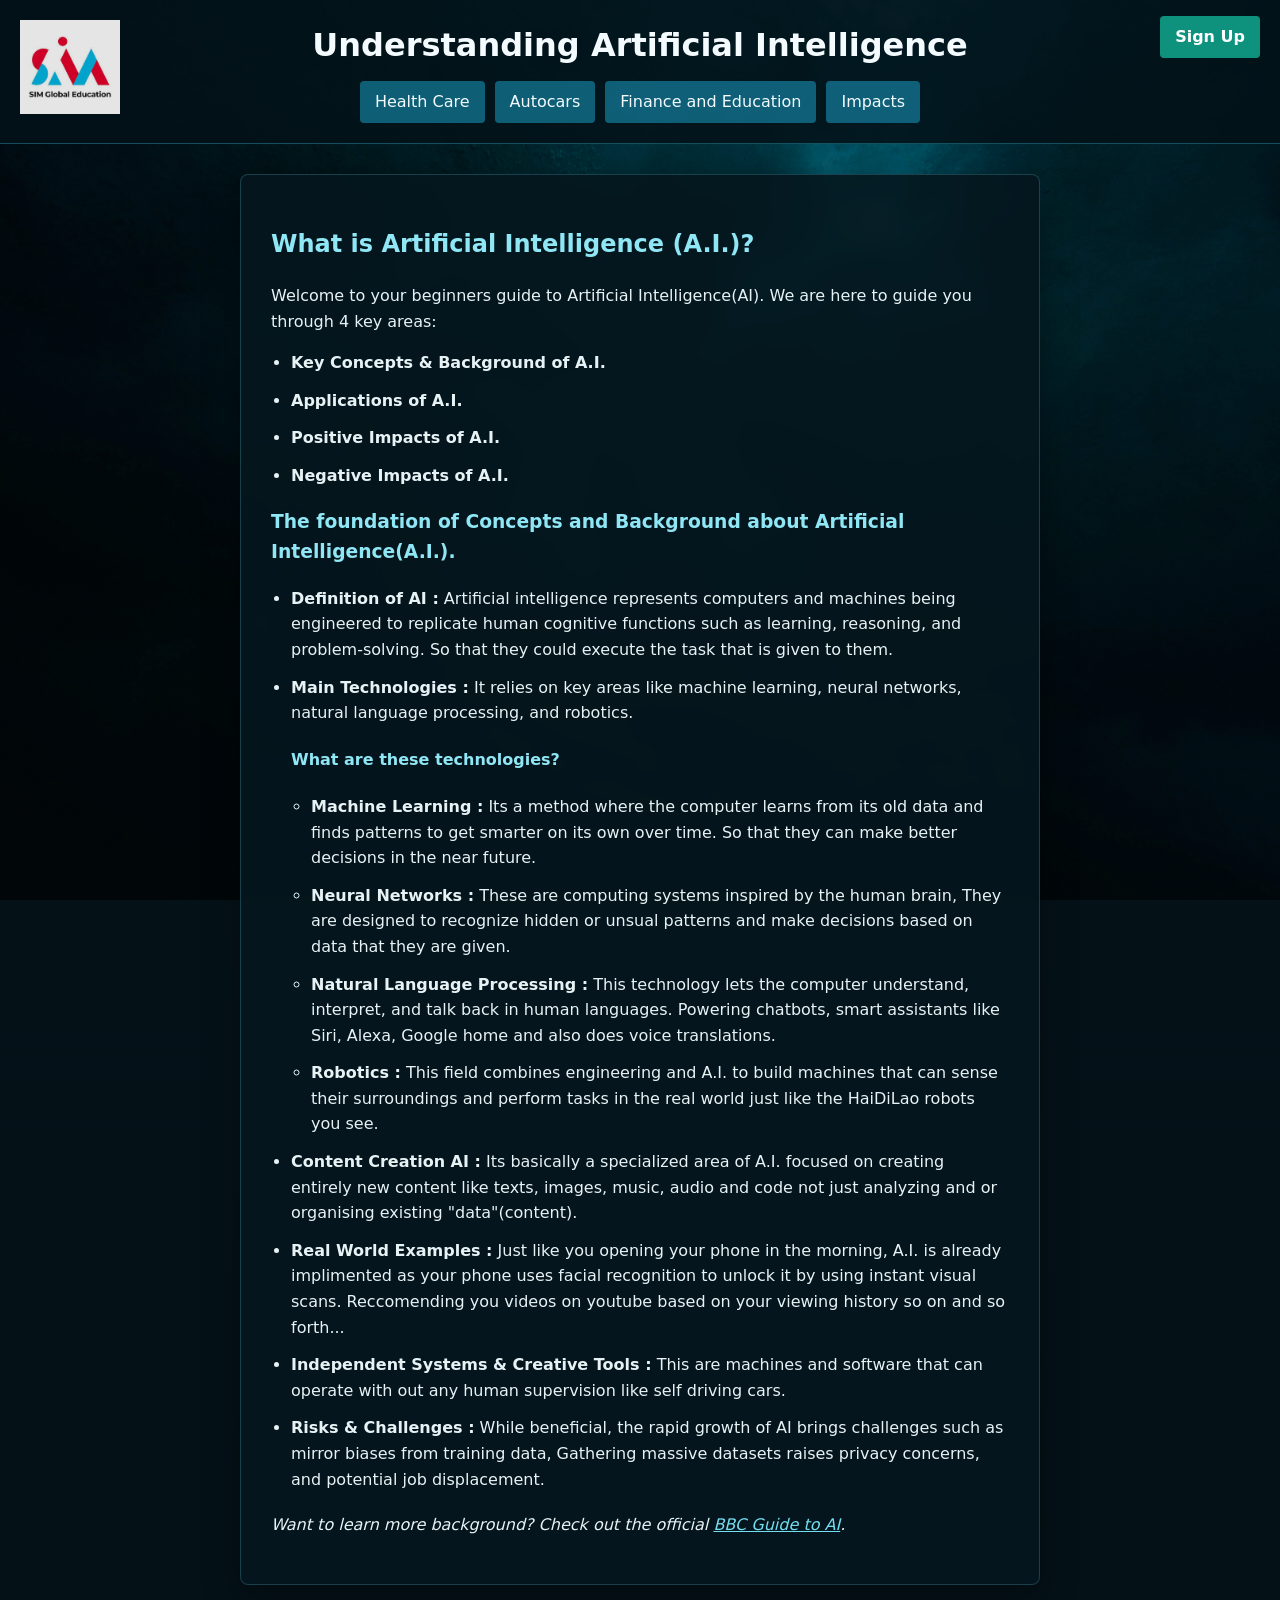
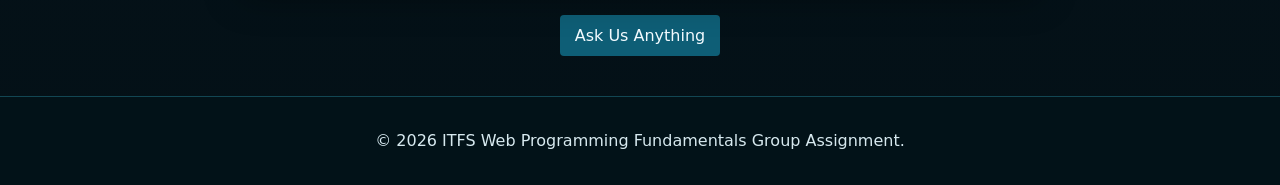
==== index.html @ f1f87743 "changed button names" ====
<!DOCTYPE html>
<html lang="en">
<head>
    <meta charset="UTF-8">
    <meta name="viewport" content="width=device-width, initial-scale=1.0">
    <title>Introduction to Artificial Intelligence</title>
    <link rel="stylesheet" href="webcss.css">
</head>
<body>
    <header class="signup-header">
        <h1>Understanding Artificial Intelligence</h1>
         <a href="index.html" class="Logo-link">
        <img src="Logo.png" alt="My Website Logo" class="Logo-link">
        </a>
        <a href="signup.html" class="signup-link">Sign Up</a>
        <nav>
            <a href="application-1-health-care.html">Health Care</a>
            <a href="Application2-autocars-eg-tesla.html">Autocars</a>
            <a href="App-3-finance-education.html">Finance and Education</a>
            <a href="Positive-and-negative-impacts-of-AI.html">Impacts</a>
        </nav>
    </header>
    <main>
        <section class="content-box">
            <h2>What is Artificial Intelligence (A.I.)?</h2>
            <p>Welcome to your beginners guide to Artificial Intelligence(AI). We are here to guide you through 4 key areas:</p>
            <p>
                <ul>
                    <li><strong>Key Concepts & Background of A.I.</strong></li>
                    <li><strong>Applications of A.I.</strong></li>
                    <li><strong>Positive Impacts of A.I.</strong></li>
                    <li><strong>Negative Impacts of A.I.</strong></li>
                </ul>
            </p>
            <h3>The foundation of Concepts and Background about Artificial Intelligence(A.I.).</h3>
            <ul>
                <li><strong>Definition of AI :</strong> Artificial intelligence represents computers and machines being engineered to replicate human cognitive functions such as learning, reasoning, and problem-solving. So that they could execute the task that is given to them.</li>
                <li><strong>Main Technologies :</strong> It relies on key areas like machine learning, neural networks, natural language processing, and robotics.</li>
                <h4>What are these technologies?</h4>
                <ul>
                    <li><strong>Machine Learning :</strong> Its a method where the computer learns from its old data and finds patterns to get smarter on its own over time. So that they can make better decisions in the near future.</li>
                    <li><strong>Neural Networks :</strong> These are computing systems inspired by the human brain, They are designed to recognize hidden or unsual patterns and make decisions based on data that they are given.</li>
                    <li><strong>Natural Language Processing :</strong> This technology lets the computer understand, interpret, and talk back in human languages. Powering chatbots, smart assistants like Siri, Alexa, Google home and also does voice translations.</li>
                    <li><strong>Robotics :</strong> This field combines engineering and A.I. to build machines that can sense their surroundings and perform tasks in the real world just like the HaiDiLao robots you see.</li>
                </ul>
                <li><strong>Content Creation AI :</strong> Its basically a specialized area of A.I. focused on creating entirely new content like texts, images, music, audio and code not just analyzing and or organising existing "data"(content).</li>
                <li><strong>Real World Examples :</strong> Just like you opening your phone in the morning, A.I. is already implimented as your phone uses facial recognition to unlock it by using instant visual scans. Reccomending you videos on youtube based on your viewing history so on and so forth...</li>
                <li><strong>Independent Systems & Creative Tools :</strong> This are machines and software that can operate with out any human supervision like self driving cars. </li>
                <li><strong>Risks & Challenges :</strong> While beneficial, the rapid growth of AI brings challenges such as mirror biases from training data, Gathering massive datasets raises privacy concerns, and potential job displacement.</li>
            </ul>

            <p style="margin-top: 20px;">
                <em>Want to learn more background? Check out the official <a href="https://www.bbc.co.uk/news/resources/idt-74697280-e684-43c5-a782-29e9d11fecf3" target="_blank">BBC Guide to AI</a>.</em>
            </p>
        </section>
    </main>
    <nav>
        <a href="Regi-Enquirey-form.html">Ask Us Anything</a>
    </nav>
    <footer>
        <p>&copy; 2026 ITFS Web Programming Fundamentals Group Assignment.</p>
    </footer>
</body>
</html>
---- webcss.css ----
body {
    font-family: system-ui, -apple-system, BlinkMacSystemFont, 'Segoe UI', Roboto, Oxygen, Ubuntu, Cantarell, 'Open Sans', 'Helvetica Neue', sans-serif;
    margin: 0;
    padding: 0;
    min-height: 100vh;
    background: linear-gradient(rgba(2, 13, 19, 0.3), rgba(2, 13, 19, 0.55)), url("background.jpg") center / cover fixed;
    background-color: #06151c;
    color: #e7f2f5;
    line-height: 1.6;
}

header {
    background-color: rgba(3, 18, 25, 0.88);
    color: #f3fbff;
    padding: 20px;
    text-align: center;
    position: relative;
    border-bottom: 1px solid rgba(58, 190, 219, 0.35);
}

.signup-header h1 {
    margin: 0 0 10px 0;
    padding: 0 110px;
}

nav {
    display: flex;
    justify-content: center;
    flex-wrap: wrap;
    gap: 10px;
    margin-top: 10px;
}

nav a {
    color: #f3fbff;
    background-color: rgba(16, 105, 131, 0.88);
    padding: 8px 15px;
    text-decoration: none;
    border-radius: 4px;
    transition: background-color 0.3s, transform 0.3s;
}

nav a:hover {
    background-color: #0e927e;
    transform: translateY(-1px);
}

main {
    max-width: 800px;
    margin: 30px auto;
    padding: 0 20px;
}

.content-box {
    background: rgba(5, 23, 31, 0.9);
    padding: 30px;
    border-radius: 8px;
    border: 1px solid rgba(91, 196, 218, 0.24);
    box-shadow: 0 12px 36px rgba(0, 0, 0, 0.35);
    backdrop-filter: blur(8px);
}

.content-box h2,
.content-box h3,
.content-box h4 {
    color: #8fe6f5;
}

.content-box a {
    color: #75dff2;
}

.content-box a:hover {
    color: #b2f3ff;
}

button {
    border: 0;
    border-radius: 4px;
    background-color: #117e9a;
    color: #fff;
    font: inherit;
    cursor: pointer;
    transition: background-color 0.3s;
}

button:hover {
    background-color: #0e927e;
}

.content-box ul {
    margin-top: 15px;
    padding-left: 20px;
}

.content-box li {
    margin-bottom: 12px;
}

footer {
    text-align: center;
    padding: 15px;
    background-color: rgba(3, 18, 25, 0.9);
    color: #d7e9ef;
    position: relative;
    bottom: 0;
    width: 100%;
    margin-top: 40px;
    box-sizing: border-box;
    border-top: 1px solid rgba(58, 190, 219, 0.3);
}

.Logo-link {
  position: absolute;
  top: 10px;
  left: 10px;
  display: inline-block;
  width: 100px;
  height: auto;
}

.Logo-link img {
  display: block;
  width: 100%;
  height: auto;
}

.signup-link {
    position: absolute;
    top: 16px;
    right: 20px;
    padding: 8px 15px;
    border-radius: 4px;
    background-color: #0e927e;
    color: #fff;
    font-weight: 600;
    text-decoration: none;
    transition: background 0.3s;
}

.signup-link:hover {
    background-color: #0a6f60;
}

.signup-page-logo {
    position: absolute;
    top: 10px;
    left: 10px;
    display: block;
    width: 100px;
}

.signup-page-logo img {
    display: block;
    width: 100%;
    height: auto;
}

.signup-box form {
    max-width: 480px;
    margin: 20px auto 0;
}

.signup-box label {
    display: block;
    margin-top: 16px;
    font-weight: 600;
}

.signup-box input {
    width: 100%;
    box-sizing: border-box;
    padding: 10px;
    border: 1px solid #42616b;
    border-radius: 4px;
    background-color: #0b2029;
    color: #f0f8fa;
    font: inherit;
}

.signup-box input:focus {
    outline: 2px solid #56cde3;
    outline-offset: 1px;
}

.signup-box small {
    display: block;
    margin-top: 4px;
    color: #b7cbd1;
}

.signup-box button {
    margin-top: 22px;
    padding: 10px 18px;
    border: 0;
    border-radius: 4px;
    background-color: #117e9a;
    color: #fff;
    font: inherit;
    cursor: pointer;
}

.signup-box button:hover {
    background-color: #0e927e;
}

.form-note {
    margin-top: 20px;
    color: #b7cbd1;
    font-size: 0.9rem;
}

.success-box {
    text-align: center;
}

.success-label {
    margin: 0;
    color: #0e927e;
    font-size: 1.1rem;
    font-weight: 700;
}

.success-home-link {
    display: inline-block;
    margin-top: 10px;
    padding: 10px 18px;
    border-radius: 4px;
    background-color: #117e9a;
    color: white;
    font-weight: 600;
    text-decoration: none;
}

.success-home-link:hover {
    background-color: #0e927e;
}

.thank-you-main {
    display: flex;
    align-items: center;
    min-height: 55vh;
}

.thank-you-card {
    width: 100%;
    padding: 48px 30px;
}

.thank-you-icon {
    display: grid;
    width: 64px;
    height: 64px;
    margin: 0 auto 18px;
    place-items: center;
    border: 2px solid #56cde3;
    border-radius: 50%;
    color: #8fe6f5;
    font-size: 2rem;
    font-weight: 700;
}

.thank-you-card h2 {
    margin: 8px 0;
}

.redirect-message {
    margin-top: 24px;
    color: #b7cbd1;
}

.redirect-message span {
    display: inline-block;
    min-width: 1.5em;
    color: #8fe6f5;
    font-size: 1.2em;
    font-weight: 700;
}

@media (max-width: 600px) {
    body {
        background-attachment: scroll;
    }

    .signup-header h1 {
        padding: 42px 0 0;
    }

    .signup-link {
        top: 10px;
        right: 10px;
    }
}
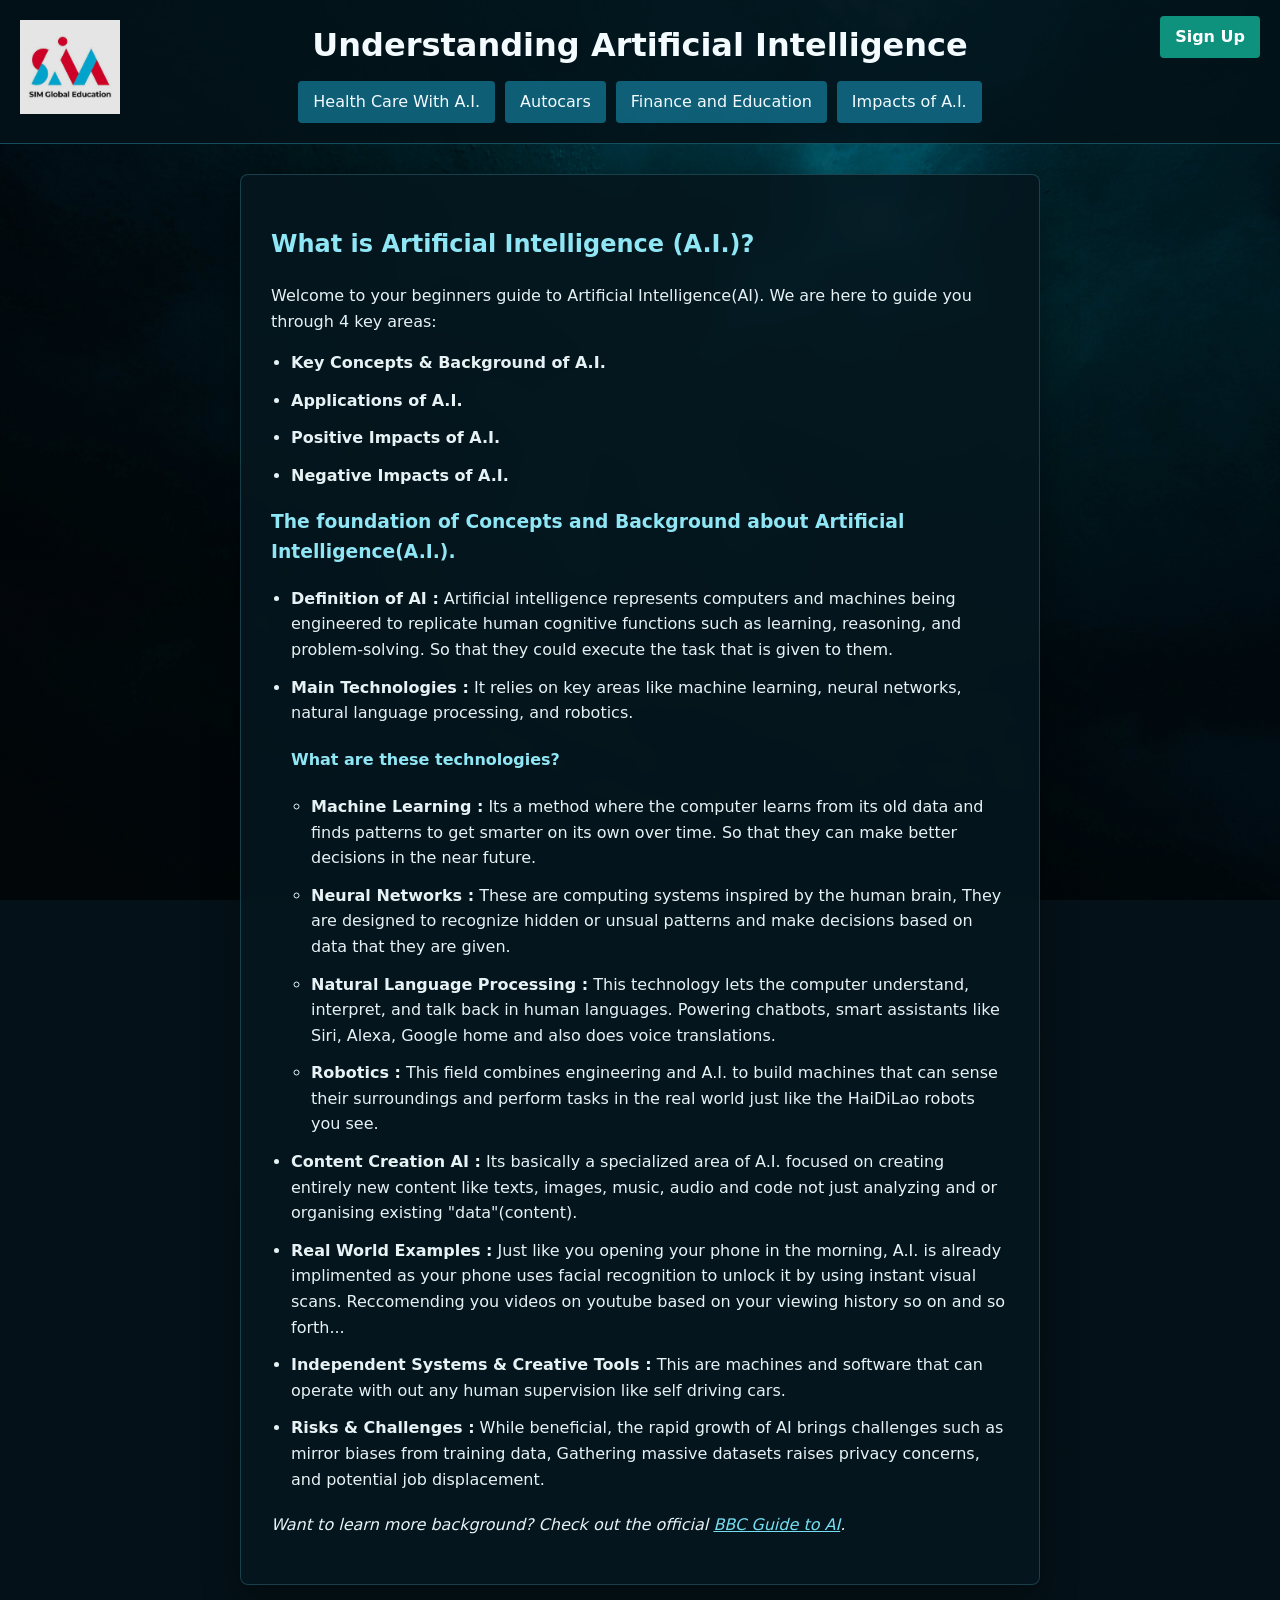
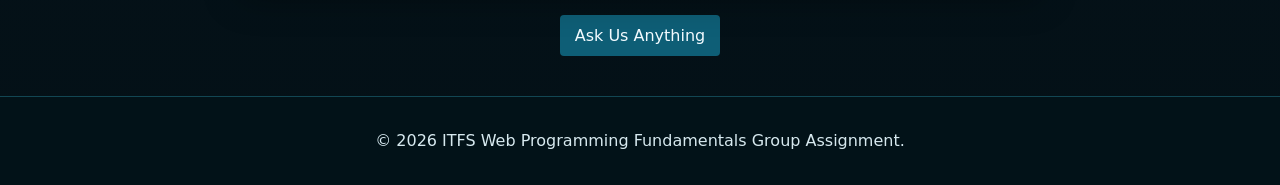
==== commit 96c3ecc4: "changed names" ====
--- a/index.html
+++ b/index.html
@@ -14,10 +14,10 @@
         </a>
         <a href="signup.html" class="signup-link">Sign Up</a>
         <nav>
-            <a href="application-1-health-care.html">Health Care</a>
+            <a href="application-1-health-care.html">Health Care With A.I.</a>
             <a href="Application2-autocars-eg-tesla.html">Autocars</a>
             <a href="App-3-finance-education.html">Finance and Education</a>
-            <a href="Positive-and-negative-impacts-of-AI.html">Impacts</a>
+            <a href="Positive-and-negative-impacts-of-AI.html">Impacts of A.I.</a>
         </nav>
     </header>
     <main>
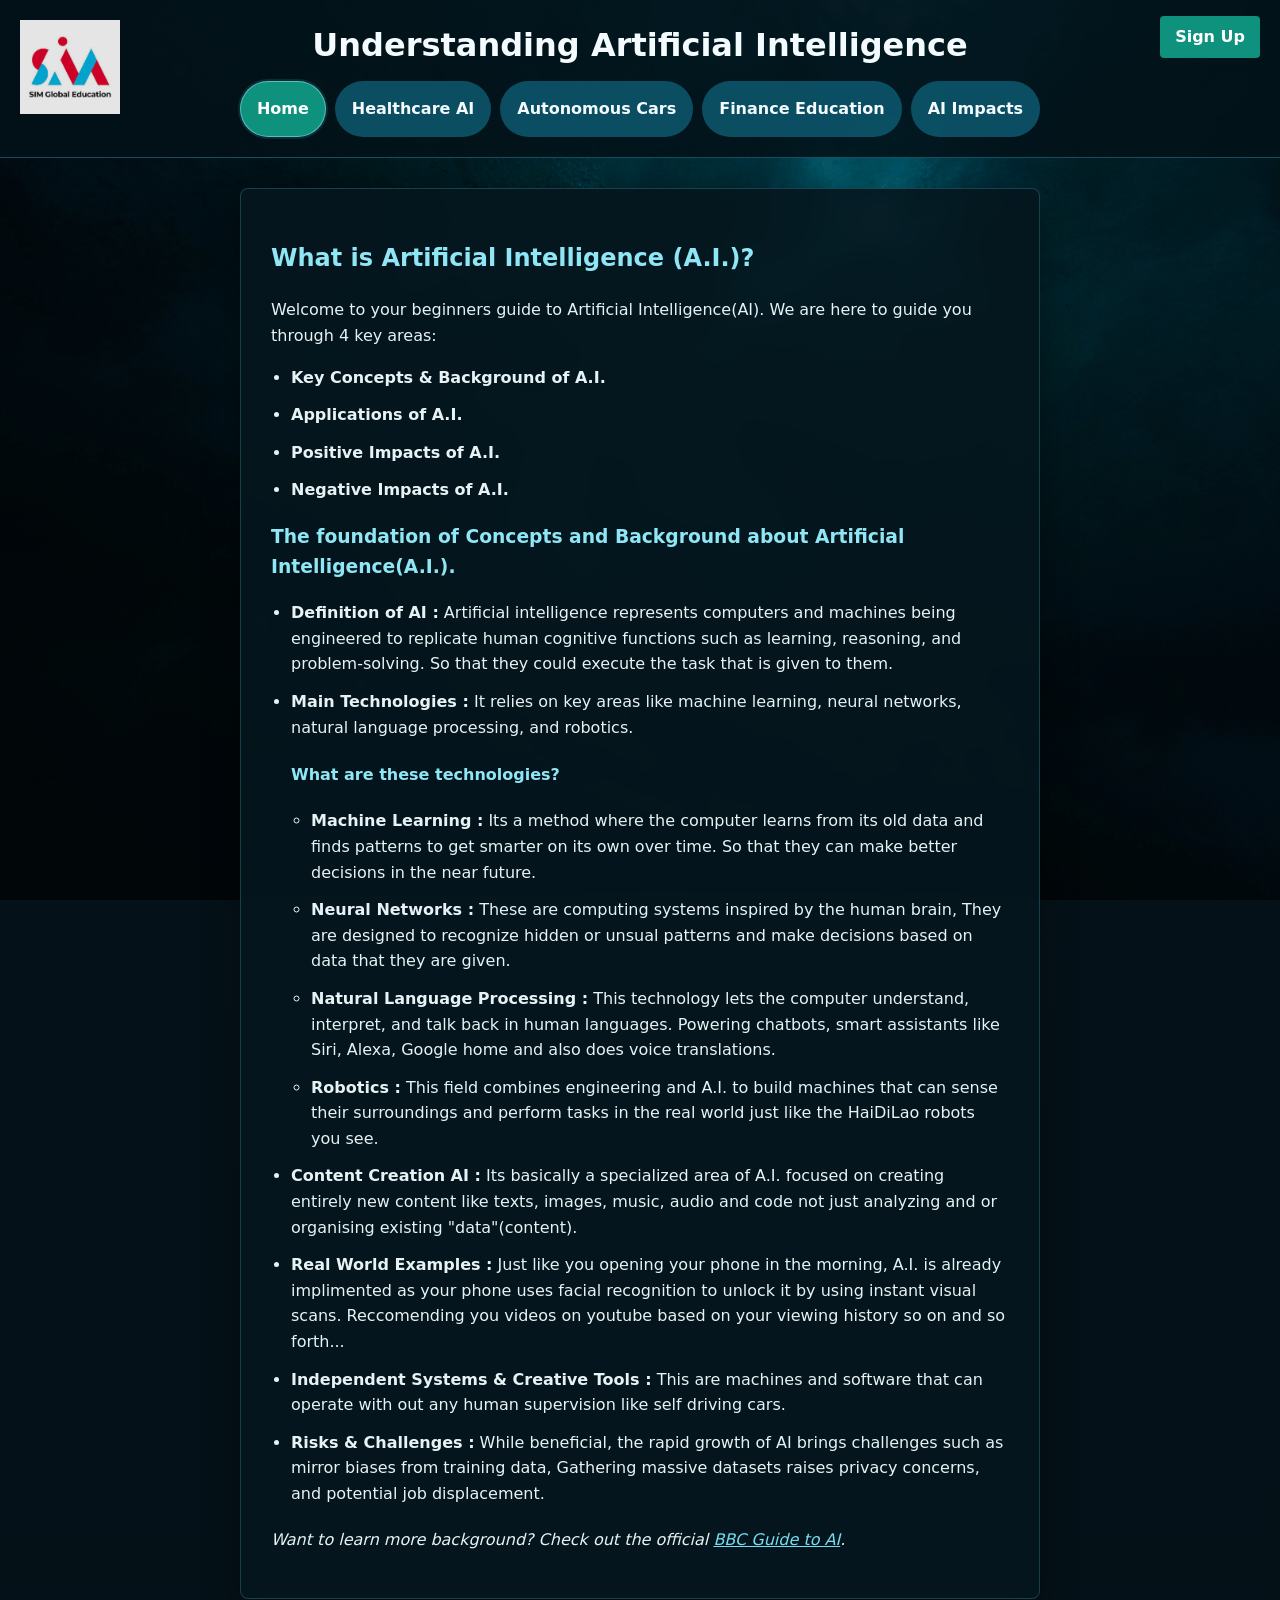
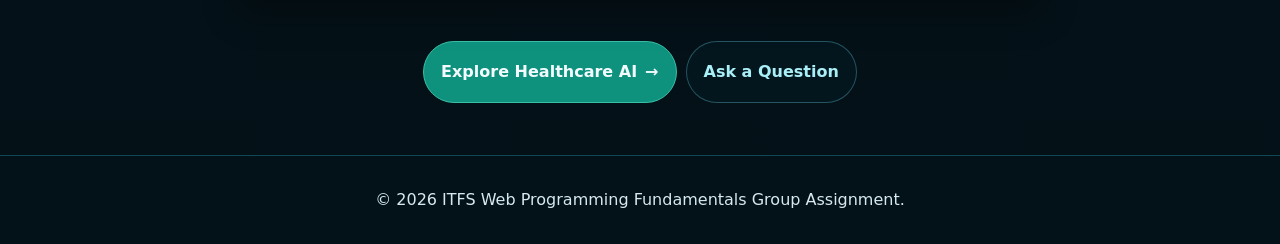
==== commit 08765a79: "edited pictures in to web" ====
--- a/index.html
+++ b/index.html
@@ -13,11 +13,12 @@
         <img src="Logo.png" alt="My Website Logo" class="Logo-link">
         </a>
         <a href="signup.html" class="signup-link">Sign Up</a>
-        <nav>
-            <a href="application-1-health-care.html">Health Care With A.I.</a>
-            <a href="Application2-autocars-eg-tesla.html">Autocars</a>
-            <a href="App-3-finance-education.html">Finance and Education</a>
-            <a href="Positive-and-negative-impacts-of-AI.html">Impacts of A.I.</a>
+        <nav class="site-navigation" aria-label="Main navigation">
+            <a href="index.html" aria-current="page">Home</a>
+            <a href="application-1-health-care.html">Healthcare AI</a>
+            <a href="application2-autocars-eg-tesla.html">Autonomous Cars</a>
+            <a href="App-3-finance-education.html">Finance Education</a>
+            <a href="impacts.html">AI Impacts</a>
         </nav>
     </header>
     <main>
@@ -54,8 +55,9 @@
             </p>
         </section>
     </main>
-    <nav>
-        <a href="Regi-Enquirey-form.html">Ask Us Anything</a>
+    <nav class="page-navigation" aria-label="Page navigation">
+        <a class="next-link" href="application-1-health-care.html">Explore Healthcare AI <span aria-hidden="true">&rarr;</span></a>
+        <a class="contact-link" href="Regi-Enquirey-form.html">Ask a Question</a>
     </nav>
     <footer>
         <p>&copy; 2026 ITFS Web Programming Fundamentals Group Assignment.</p>
--- a/webcss.css
+++ b/webcss.css
@@ -23,26 +23,90 @@
     padding: 0 110px;
 }
 
-nav {
+.site-navigation,
+.page-navigation {
     display: flex;
     justify-content: center;
     flex-wrap: wrap;
-    gap: 10px;
+    gap: 9px;
+}
+
+.site-navigation {
     margin-top: 10px;
 }
 
-nav a {
+.site-navigation a,
+.page-navigation a {
+    display: inline-flex;
+    align-items: center;
+    justify-content: center;
+    gap: 8px;
     color: #f3fbff;
-    background-color: rgba(16, 105, 131, 0.88);
-    padding: 8px 15px;
     text-decoration: none;
-    border-radius: 4px;
-    transition: background-color 0.3s, transform 0.3s;
-}
-
-nav a:hover {
+    border: 1px solid transparent;
+    border-radius: 999px;
+    font-weight: 600;
+    transition: background-color 0.2s, border-color 0.2s, color 0.2s, transform 0.2s, box-shadow 0.2s;
+}
+
+.site-navigation a {
+    min-height: 40px;
+    padding: 7px 16px;
+    background-color: rgba(16, 105, 131, 0.68);
+}
+
+.site-navigation a:hover,
+.site-navigation a[aria-current="page"] {
+    border-color: rgba(143, 230, 245, 0.55);
     background-color: #0e927e;
-    transform: translateY(-1px);
+    color: #fff;
+}
+
+.site-navigation a[aria-current="page"] {
+    box-shadow: 0 0 0 2px rgba(86, 205, 227, 0.14);
+}
+
+.site-navigation a:focus-visible,
+.page-navigation a:focus-visible {
+    outline: 3px solid #8fe6f5;
+    outline-offset: 3px;
+}
+
+.page-navigation {
+    max-width: 1080px;
+    margin: 0 auto;
+    padding: 12px 20px;
+}
+
+.page-navigation a {
+    min-height: 44px;
+    padding: 8px 17px;
+    background: rgba(5, 23, 31, 0.88);
+    border-color: rgba(91, 196, 218, 0.36);
+}
+
+.page-navigation a:hover {
+    transform: translateY(-2px);
+    box-shadow: 0 6px 18px rgba(0, 0, 0, 0.24);
+}
+
+.page-navigation .next-link {
+    background: #0e927e;
+    border-color: #39bfa7;
+}
+
+.page-navigation .next-link:hover,
+.page-navigation .contact-link:hover {
+    background: #0a6f60;
+}
+
+.page-navigation .contact-link {
+    color: #a9eff8;
+}
+
+.page-navigation .home-link,
+.page-navigation .previous-link {
+    color: #d7e9ef;
 }
 
 main {
@@ -277,17 +341,338 @@
     font-weight: 700;
 }
 
+.confirmation-header {
+    display: grid;
+    grid-template-columns: 100px minmax(0, 1fr) 100px;
+    align-items: center;
+    min-height: 104px;
+    padding: 10px 20px;
+}
+
+.confirmation-header .Logo-link {
+    position: static;
+    grid-column: 1;
+    grid-row: 1;
+    width: 100px;
+}
+
+.confirmation-header h1 {
+    grid-column: 2;
+    grid-row: 1;
+    margin: 0;
+    padding: 0;
+}
+
+.confirmation-header .signup-link {
+    position: static;
+    grid-column: 3;
+    grid-row: 1;
+    justify-self: end;
+}
+
+.feature-page main {
+    max-width: 1080px;
+}
+
+.feature-page .content-box {
+    padding: 22px;
+    border-radius: 16px;
+}
+
+.feature-hero {
+    position: relative;
+    min-height: 260px;
+    margin: 0;
+    overflow: hidden;
+    border: 1px solid rgba(143, 230, 245, 0.3);
+    border-radius: 12px;
+    background: #0b2933;
+}
+
+.feature-hero::after {
+    position: absolute;
+    inset: 0;
+    background: linear-gradient(90deg, rgba(3, 18, 25, 0.78), rgba(3, 18, 25, 0.08) 85%),
+        linear-gradient(0deg, rgba(3, 18, 25, 0.72), transparent 55%);
+    content: "";
+}
+
+.feature-hero img {
+    display: block;
+    width: 100%;
+    height: clamp(260px, 36vw, 390px);
+    object-fit: cover;
+    object-position: center 45%;
+}
+
+.feature-hero figcaption {
+    position: absolute;
+    z-index: 1;
+    right: 24px;
+    bottom: 22px;
+    left: 24px;
+    max-width: 560px;
+    color: #f3fbff;
+    font-size: clamp(1.2rem, 2.4vw, 1.8rem);
+    font-weight: 700;
+    line-height: 1.3;
+    text-shadow: 0 2px 12px rgba(0, 0, 0, 0.5);
+}
+
+.feature-intro {
+    max-width: 760px;
+    margin: 24px auto 30px;
+    color: #d7e9ef;
+    font-size: 1.08rem;
+    text-align: center;
+}
+
+.feature-topics {
+    display: grid;
+    grid-template-columns: repeat(2, minmax(0, 1fr));
+    gap: 18px;
+}
+
+.feature-card {
+    padding: 22px;
+    border: 1px solid rgba(91, 196, 218, 0.28);
+    border-radius: 12px;
+    background: linear-gradient(145deg, rgba(15, 54, 65, 0.92), rgba(7, 32, 41, 0.92));
+}
+
+.feature-card-caution {
+    border-color: rgba(245, 190, 113, 0.3);
+    background: linear-gradient(145deg, rgba(62, 49, 36, 0.72), rgba(20, 35, 40, 0.96));
+}
+
+.feature-card h2,
+.feature-conclusion h2 {
+    margin: 0 0 18px;
+    font-size: 1.35rem;
+}
+
+.feature-card-caution h2 {
+    color: #f4cb91;
+}
+
+.feature-card ul {
+    display: grid;
+    gap: 14px;
+    margin: 0;
+    padding: 0;
+    list-style: none;
+}
+
+.feature-card li {
+    margin: 0;
+    padding: 0 0 0 14px;
+    border-left: 2px solid #56cde3;
+}
+
+.feature-card-caution li {
+    border-left-color: #e6b56f;
+}
+
+.feature-card li strong,
+.feature-card li span {
+    display: block;
+}
+
+.feature-card li strong {
+    margin-bottom: 2px;
+    color: #f3fbff;
+}
+
+.feature-card li span {
+    color: #c5d9df;
+}
+
+.feature-conclusion {
+    margin-top: 20px;
+    padding: 24px;
+    border: 1px solid rgba(91, 196, 218, 0.24);
+    border-radius: 12px;
+    background: rgba(3, 18, 25, 0.55);
+}
+
+.feature-conclusion h2 {
+    margin-bottom: 8px;
+}
+
+.feature-conclusion p {
+    margin: 0;
+    color: #d7e9ef;
+}
+
+.feature-conclusion .feature-resource {
+    margin-top: 16px;
+    font-size: 0.95rem;
+}
+
+.healthcare-use-cases .feature-card p {
+    margin: 0;
+    color: #c5d9df;
+}
+
+.autocars-features {
+    margin: 22px 0;
+    padding: 22px;
+    border: 1px solid rgba(91, 196, 218, 0.28);
+    border-radius: 12px;
+    background: linear-gradient(145deg, rgba(15, 54, 65, 0.92), rgba(7, 32, 41, 0.92));
+}
+
+.autocars-features h3 {
+    margin: 0 0 18px;
+}
+
+.autocars-features ul {
+    display: grid;
+    grid-template-columns: repeat(2, minmax(0, 1fr));
+    gap: 14px;
+    margin: 0;
+    padding: 0;
+    list-style: none;
+}
+
+.autocars-features li {
+    margin: 0;
+    padding-left: 14px;
+    border-left: 2px solid #56cde3;
+}
+
+.autocars-features li strong,
+.autocars-features li span {
+    display: block;
+}
+
+.autocars-features li strong,
+.autocars-pros-cons h4 {
+    margin: 0 0 3px;
+    color: #f3fbff;
+}
+
+.autocars-features li span,
+.autocars-pros-cons li span {
+    color: #c5d9df;
+}
+
+.autocars-pros-cons {
+    align-items: start;
+    margin-bottom: 22px;
+}
+
+.autocars-pros-cons h4 {
+    font-size: 1.15rem;
+}
+
+.autocars-pros-cons .feature-card-caution h4 {
+    color: #f4cb91;
+}
+
+@media (min-width: 850px) {
+    .healthcare-use-cases {
+        grid-template-columns: repeat(3, minmax(0, 1fr));
+    }
+}
+
 @media (max-width: 600px) {
     body {
         background-attachment: scroll;
     }
 
+    .confirmation-header {
+        grid-template-columns: 64px minmax(0, 1fr) 64px;
+        min-height: 84px;
+        padding: 10px;
+    }
+
+    .confirmation-header .Logo-link {
+        width: 64px;
+    }
+
+    .confirmation-header h1 {
+        font-size: 1.4rem;
+    }
+
+    .confirmation-header .signup-link {
+        padding: 7px 10px;
+    }
+
     .signup-header h1 {
         padding: 42px 0 0;
+    }
+
+    .confirmation-header h1 {
+        padding: 0;
     }
 
     .signup-link {
         top: 10px;
         right: 10px;
     }
-}
+
+    .feature-page .content-box {
+        padding: 14px;
+    }
+
+    .feature-page .signup-header h1 {
+        padding: 86px 0 0;
+        font-size: 1.45rem;
+    }
+
+    .feature-hero {
+        min-height: 220px;
+    }
+
+    .feature-hero img {
+        height: 260px;
+        object-position: 58% center;
+    }
+
+    .feature-hero figcaption {
+        right: 16px;
+        bottom: 16px;
+        left: 16px;
+    }
+
+    .feature-topics {
+        grid-template-columns: 1fr;
+        gap: 14px;
+    }
+
+    .feature-card,
+    .feature-conclusion {
+        padding: 18px;
+    }
+
+    .autocars-features {
+        padding: 18px;
+    }
+
+    .autocars-features ul {
+        grid-template-columns: 1fr;
+    }
+
+    .site-navigation {
+        gap: 7px;
+    }
+
+    .site-navigation a {
+        min-height: 38px;
+        padding: 6px 12px;
+        font-size: 0.92rem;
+    }
+
+    .page-navigation {
+        gap: 8px;
+        padding: 12px 16px;
+    }
+
+    .page-navigation a {
+        flex: 1 1 145px;
+        padding: 8px 12px;
+        font-size: 0.92rem;
+        text-align: center;
+    }
+}
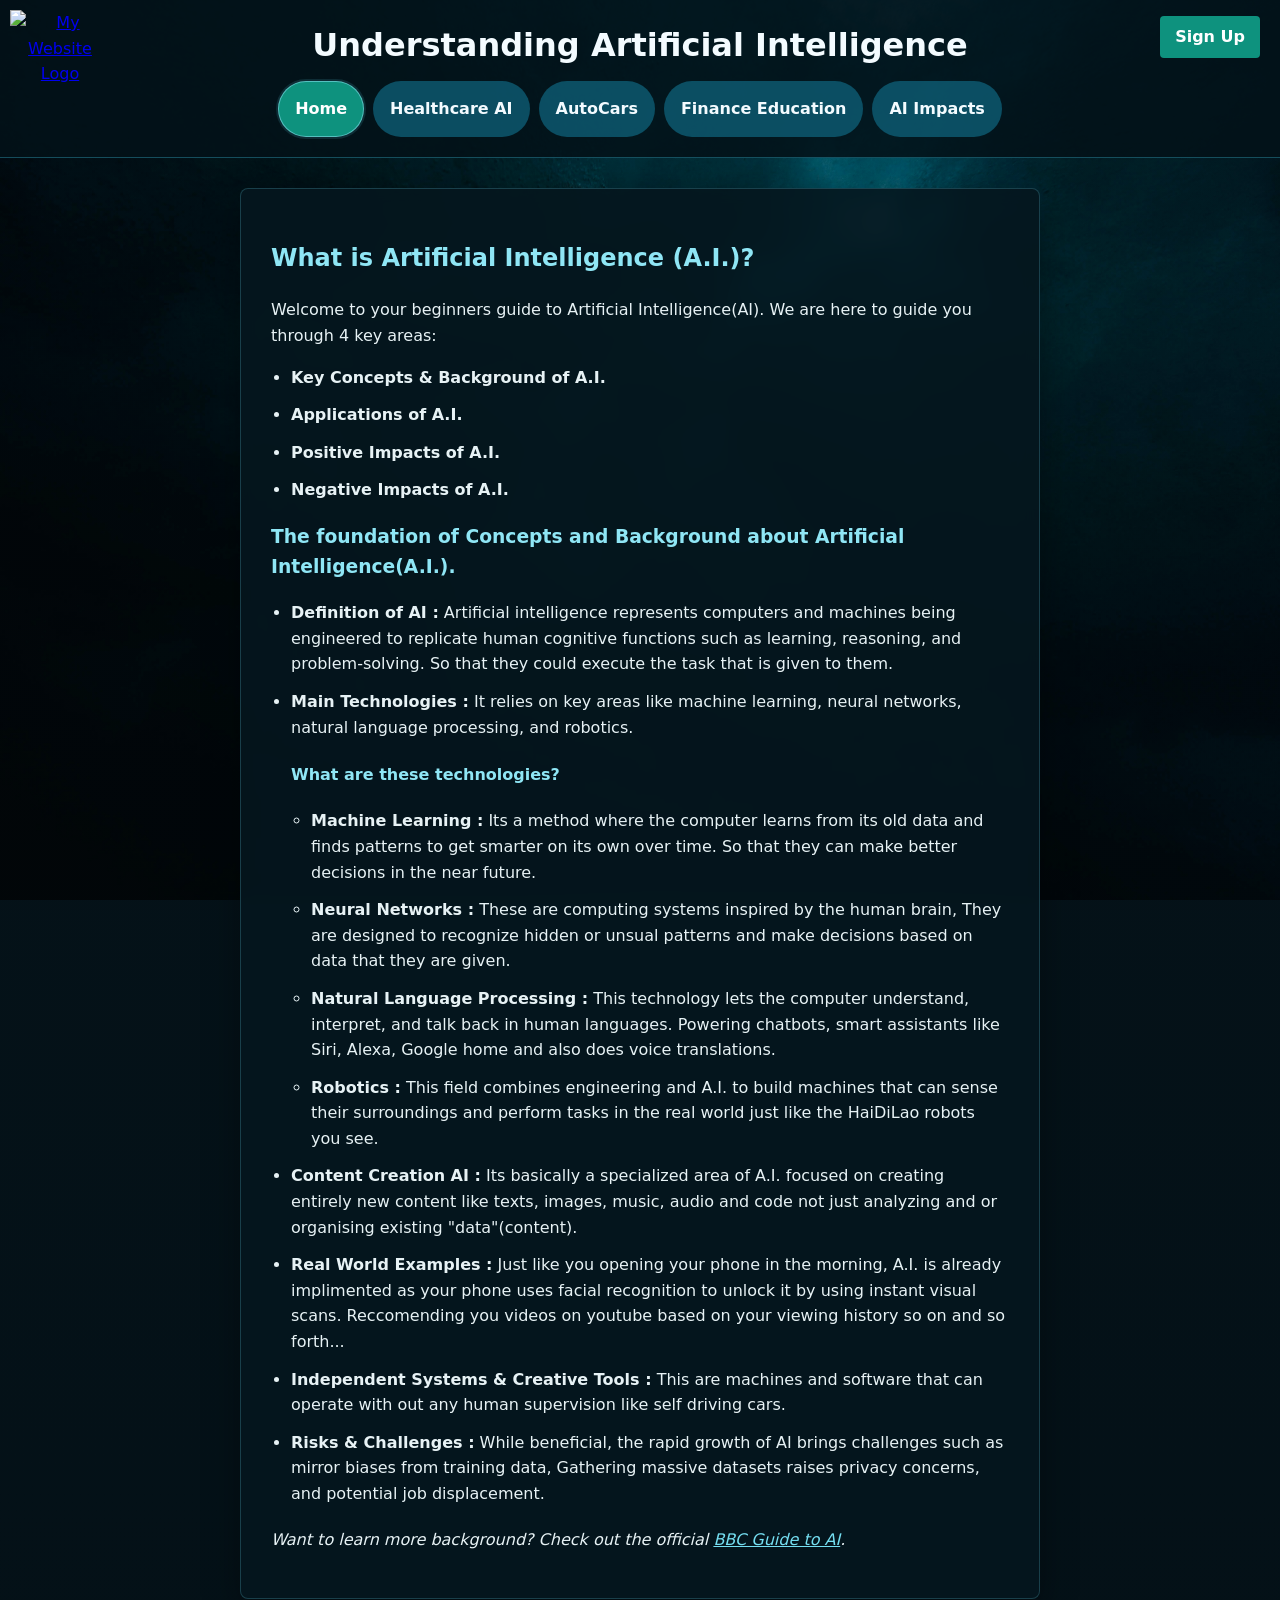
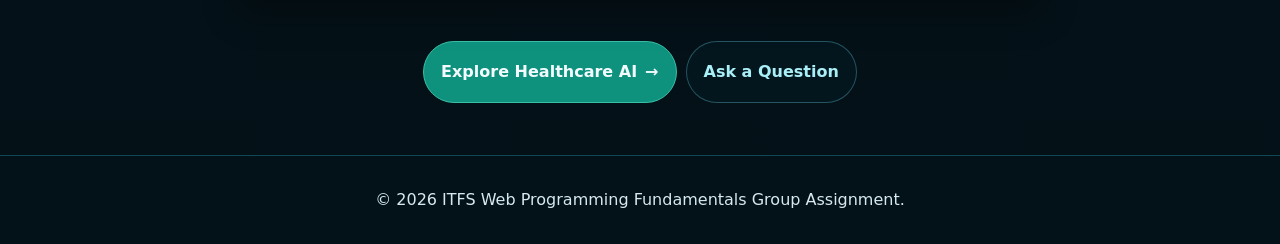
==== commit 3369ce8e: "impacts edited" ====
--- a/index.html
+++ b/index.html
@@ -10,13 +10,13 @@
     <header class="signup-header">
         <h1>Understanding Artificial Intelligence</h1>
          <a href="index.html" class="Logo-link">
-        <img src="Logo.png" alt="My Website Logo" class="Logo-link">
+        <img src="logo.png" alt="My Website Logo">
         </a>
         <a href="signup.html" class="signup-link">Sign Up</a>
         <nav class="site-navigation" aria-label="Main navigation">
             <a href="index.html" aria-current="page">Home</a>
             <a href="application-1-health-care.html">Healthcare AI</a>
-            <a href="application2-autocars-eg-tesla.html">Autonomous Cars</a>
+            <a href="Application2-autocars-eg-tesla.html">AutoCars</a>
             <a href="App-3-finance-education.html">Finance Education</a>
             <a href="impacts.html">AI Impacts</a>
         </nav>
--- a/webcss.css
+++ b/webcss.css
@@ -109,6 +109,83 @@
     color: #d7e9ef;
 }
 
+.impacts-page main {
+    max-width: 1080px;
+}
+
+.impacts-page .content-box {
+    padding: 28px;
+    border-radius: 16px;
+}
+
+.impact-section + .impact-section {
+    margin-top: 32px;
+}
+
+.impact-section > h2 {
+    margin: 0 0 18px;
+    padding-bottom: 10px;
+    border-bottom: 1px solid rgba(91, 196, 218, 0.3);
+    font-size: 1.65rem;
+}
+
+.impact-grid {
+    display: grid;
+    grid-template-columns: repeat(3, minmax(0, 1fr));
+    gap: 16px;
+}
+
+.impact-card {
+    padding: 20px;
+    border: 1px solid rgba(91, 196, 218, 0.28);
+    border-radius: 12px;
+    background: linear-gradient(145deg, rgba(15, 54, 65, 0.92), rgba(7, 32, 41, 0.92));
+}
+
+.impact-negative .impact-card {
+    border-color: rgba(245, 190, 113, 0.28);
+    background: linear-gradient(145deg, rgba(62, 49, 36, 0.58), rgba(20, 35, 40, 0.96));
+}
+
+.impact-card h3 {
+    margin: 0 0 10px;
+    font-size: 1.12rem;
+    line-height: 1.35;
+}
+
+.impact-negative .impact-card h3 {
+    color: #f4cb91;
+}
+
+.impact-card ul {
+    display: grid;
+    gap: 8px;
+    margin: 0;
+    padding-left: 18px;
+}
+
+.impact-card li {
+    margin: 0;
+    color: #d7e9ef;
+}
+
+.impact-conclusion {
+    margin-top: 24px;
+    padding: 22px;
+    border: 1px solid rgba(91, 196, 218, 0.3);
+    border-radius: 12px;
+    background: rgba(3, 18, 25, 0.62);
+}
+
+.impact-conclusion h3 {
+    margin: 0 0 8px;
+}
+
+.impact-conclusion p {
+    margin: 0;
+    color: #d7e9ef;
+}
+
 main {
     max-width: 800px;
     margin: 30px auto;
@@ -641,6 +718,15 @@
         gap: 14px;
     }
 
+    .impacts-page .content-box {
+        padding: 18px;
+    }
+
+    .impact-grid {
+        grid-template-columns: repeat(2, minmax(0, 1fr));
+        gap: 12px;
+    }
+
     .feature-card,
     .feature-conclusion {
         padding: 18px;
@@ -654,8 +740,18 @@
         grid-template-columns: 1fr;
     }
 
+    .impact-card {
+        padding: 16px;
+    }
+
     .site-navigation {
         gap: 7px;
+    }
+
+    @media (max-width: 420px) {
+        .impact-grid {
+            grid-template-columns: 1fr;
+        }
     }
 
     .site-navigation a {
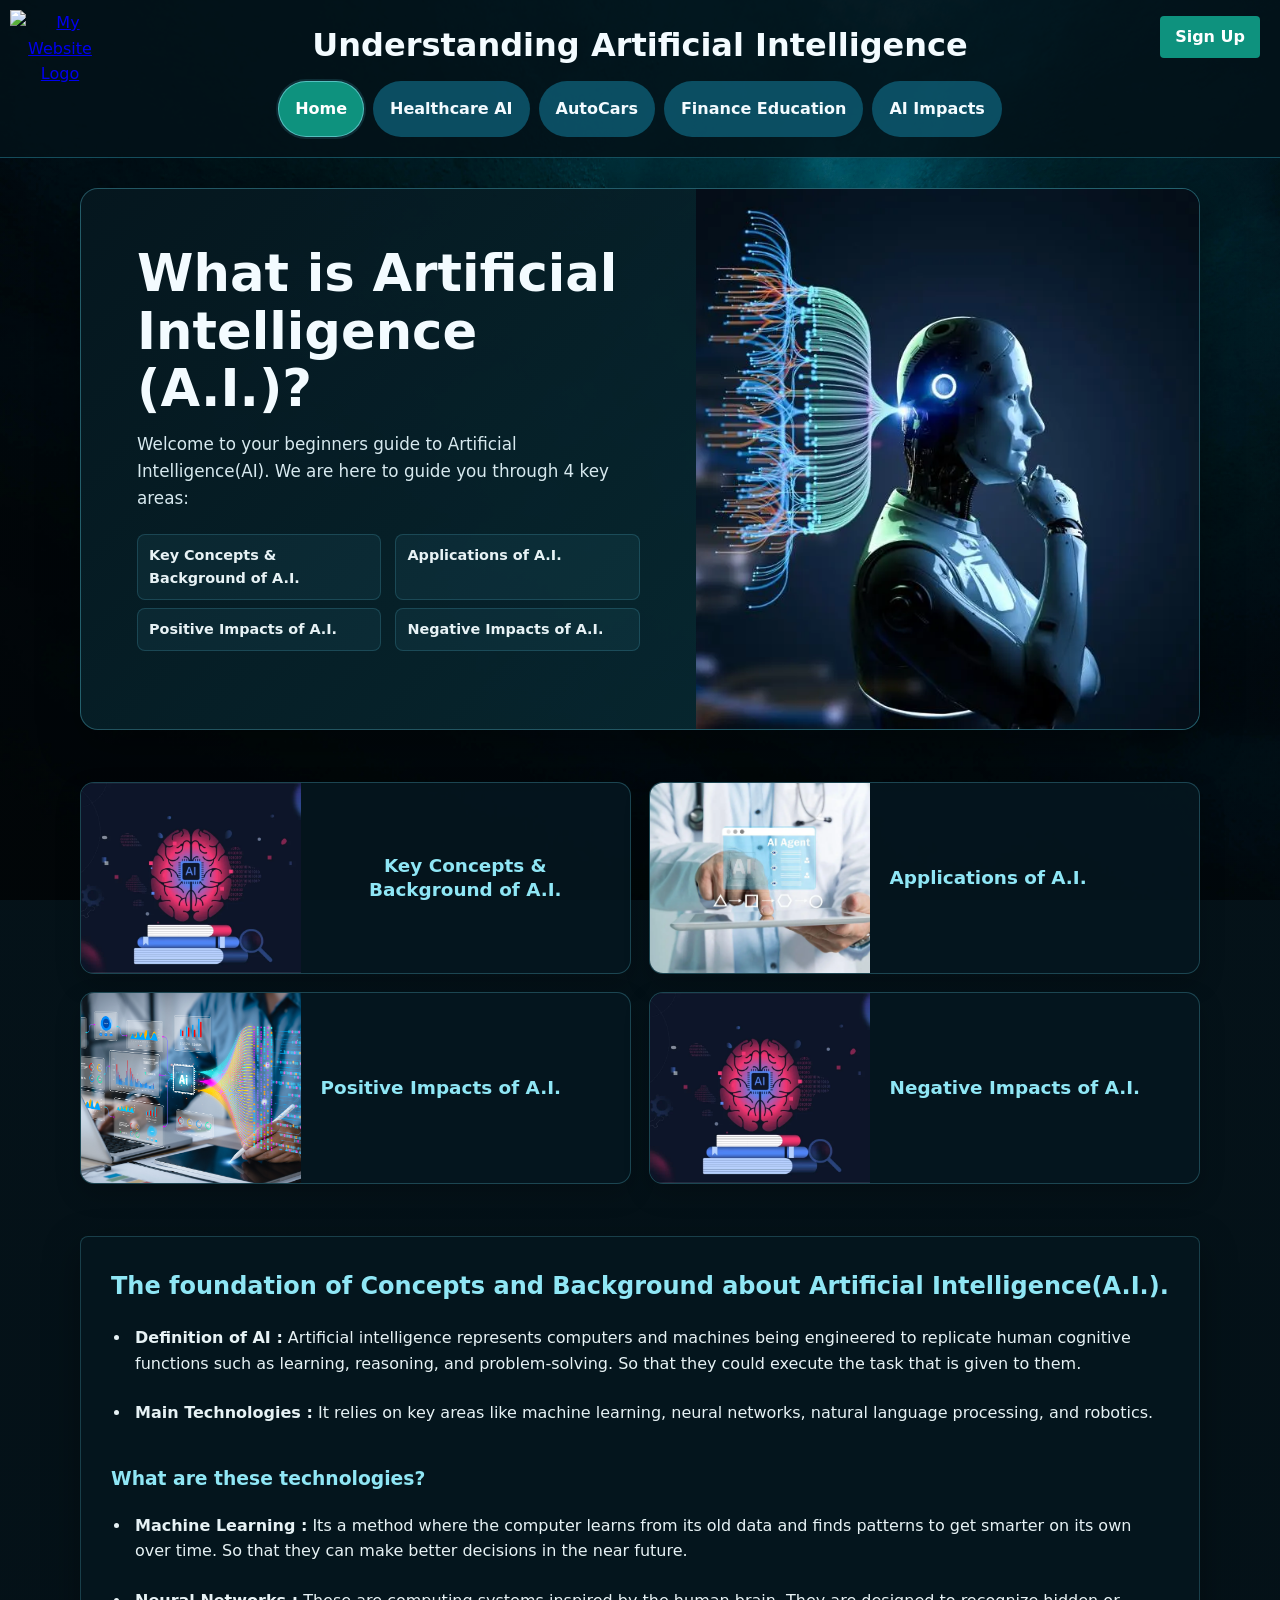
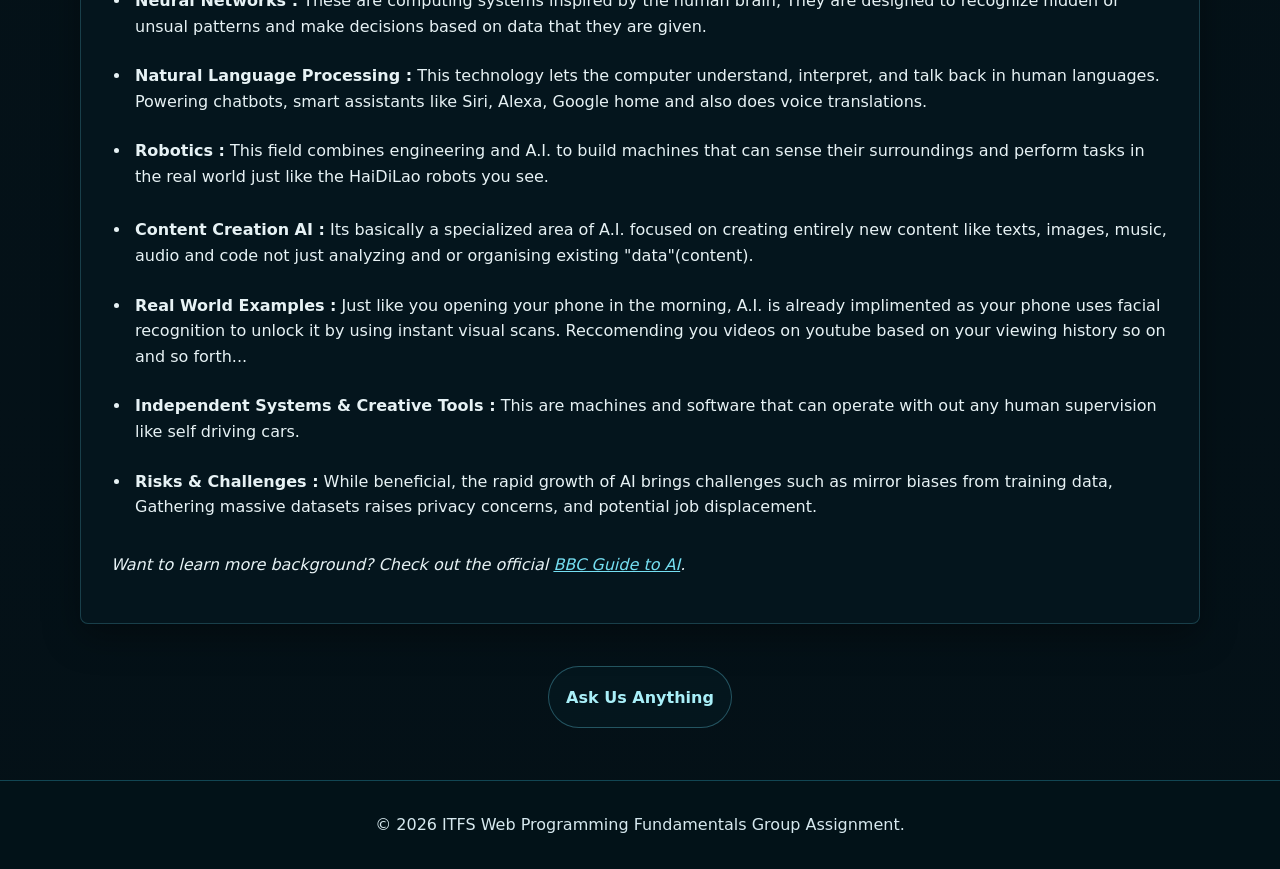
==== commit 70363775: "changed index" ====
--- a/index.html
+++ b/index.html
@@ -6,7 +6,7 @@
     <title>Introduction to Artificial Intelligence</title>
     <link rel="stylesheet" href="webcss.css">
 </head>
-<body>
+<body class="home-page">
     <header class="signup-header">
         <h1>Understanding Artificial Intelligence</h1>
          <a href="index.html" class="Logo-link">
@@ -22,42 +22,78 @@
         </nav>
     </header>
     <main>
-        <section class="content-box">
-            <h2>What is Artificial Intelligence (A.I.)?</h2>
-            <p>Welcome to your beginners guide to Artificial Intelligence(AI). We are here to guide you through 4 key areas:</p>
-            <p>
-                <ul>
-                    <li><strong>Key Concepts & Background of A.I.</strong></li>
+        <section class="home-hero">
+            <div class="home-hero-copy">
+                <h2>What is Artificial Intelligence (A.I.)?</h2>
+                <p>Welcome to your beginners guide to Artificial Intelligence(AI). We are here to guide you through 4 key areas:</p>
+                <ul class="home-areas">
+                    <li><strong>Key Concepts &amp; Background of A.I.</strong></li>
                     <li><strong>Applications of A.I.</strong></li>
                     <li><strong>Positive Impacts of A.I.</strong></li>
                     <li><strong>Negative Impacts of A.I.</strong></li>
                 </ul>
-            </p>
-            <h3>The foundation of Concepts and Background about Artificial Intelligence(A.I.).</h3>
-            <ul>
+            </div>
+            <figure class="home-hero-image">
+                <img src="IndexPIC.webp" alt="Artificial intelligence illustration for the guide homepage">
+            </figure>
+        </section>
+
+        <section class="home-topics">
+            <div class="home-topic-grid">
+                <a class="home-topic-card" href="#ai-foundations">
+                    <img src="ImpactsAI.webp" alt="">
+                    <span class="home-topic-copy">
+                        <strong>Key Concepts &amp; Background of A.I.</strong>
+                    </span>
+                </a>
+                <a class="home-topic-card" href="application-1-health-care.html">
+                    <img src="healthcare.png" alt="">
+                    <span class="home-topic-copy">
+                        <strong>Applications of A.I.</strong>
+                    </span>
+                </a>
+                <a class="home-topic-card" href="impacts.html">
+                    <img src="AI-in-finance.jpg" alt="">
+                    <span class="home-topic-copy">
+                        <strong>Positive Impacts of A.I.</strong>
+                    </span>
+                </a>
+                <a class="home-topic-card" href="impacts.html">
+                    <img src="ImpactsAI.webp" alt="">
+                    <span class="home-topic-copy">
+                        <strong>Negative Impacts of A.I.</strong>
+                    </span>
+                </a>
+            </div>
+        </section>
+
+        <section class="content-box home-overview" id="ai-foundations">
+            <h2>The foundation of Concepts and Background about Artificial Intelligence(A.I.).</h2>
+            <ul class="home-foundation-list">
                 <li><strong>Definition of AI :</strong> Artificial intelligence represents computers and machines being engineered to replicate human cognitive functions such as learning, reasoning, and problem-solving. So that they could execute the task that is given to them.</li>
                 <li><strong>Main Technologies :</strong> It relies on key areas like machine learning, neural networks, natural language processing, and robotics.</li>
-                <h4>What are these technologies?</h4>
-                <ul>
-                    <li><strong>Machine Learning :</strong> Its a method where the computer learns from its old data and finds patterns to get smarter on its own over time. So that they can make better decisions in the near future.</li>
-                    <li><strong>Neural Networks :</strong> These are computing systems inspired by the human brain, They are designed to recognize hidden or unsual patterns and make decisions based on data that they are given.</li>
-                    <li><strong>Natural Language Processing :</strong> This technology lets the computer understand, interpret, and talk back in human languages. Powering chatbots, smart assistants like Siri, Alexa, Google home and also does voice translations.</li>
-                    <li><strong>Robotics :</strong> This field combines engineering and A.I. to build machines that can sense their surroundings and perform tasks in the real world just like the HaiDiLao robots you see.</li>
-                </ul>
+            </ul>
+            <h3>What are these technologies?</h3>
+            <ul class="home-technology-list">
+                <li><strong>Machine Learning :</strong> Its a method where the computer learns from its old data and finds patterns to get smarter on its own over time. So that they can make better decisions in the near future.</li>
+                <li><strong>Neural Networks :</strong> These are computing systems inspired by the human brain, They are designed to recognize hidden or unsual patterns and make decisions based on data that they are given.</li>
+                <li><strong>Natural Language Processing :</strong> This technology lets the computer understand, interpret, and talk back in human languages. Powering chatbots, smart assistants like Siri, Alexa, Google home and also does voice translations.</li>
+                <li><strong>Robotics :</strong> This field combines engineering and A.I. to build machines that can sense their surroundings and perform tasks in the real world just like the HaiDiLao robots you see.</li>
+            </ul>
+            <ul class="home-foundation-list">
                 <li><strong>Content Creation AI :</strong> Its basically a specialized area of A.I. focused on creating entirely new content like texts, images, music, audio and code not just analyzing and or organising existing "data"(content).</li>
                 <li><strong>Real World Examples :</strong> Just like you opening your phone in the morning, A.I. is already implimented as your phone uses facial recognition to unlock it by using instant visual scans. Reccomending you videos on youtube based on your viewing history so on and so forth...</li>
-                <li><strong>Independent Systems & Creative Tools :</strong> This are machines and software that can operate with out any human supervision like self driving cars. </li>
-                <li><strong>Risks & Challenges :</strong> While beneficial, the rapid growth of AI brings challenges such as mirror biases from training data, Gathering massive datasets raises privacy concerns, and potential job displacement.</li>
+                <li><strong>Independent Systems &amp; Creative Tools :</strong> This are machines and software that can operate with out any human supervision like self driving cars.</li>
+                <li><strong>Risks &amp; Challenges :</strong> While beneficial, the rapid growth of AI brings challenges such as mirror biases from training data, Gathering massive datasets raises privacy concerns, and potential job displacement.</li>
             </ul>
 
             <p style="margin-top: 20px;">
-                <em>Want to learn more background? Check out the official <a href="https://www.bbc.co.uk/news/resources/idt-74697280-e684-43c5-a782-29e9d11fecf3" target="_blank">BBC Guide to AI</a>.</em>
+                <em>Want to learn more background? Check out the official <a href="https://www.bbc.co.uk/news/resources/idt-74697280-e684-43c5-a782-29e9d11fecf3" target="_blank" rel="noopener noreferrer">BBC Guide to AI</a>.</em>
             </p>
         </section>
     </main>
     <nav class="page-navigation" aria-label="Page navigation">
-        <a class="next-link" href="application-1-health-care.html">Explore Healthcare AI <span aria-hidden="true">&rarr;</span></a>
-        <a class="contact-link" href="Regi-Enquirey-form.html">Ask a Question</a>
+        <a class="contact-link" href="Regi-Enquirey-form.html">Ask Us Anything</a>
     </nav>
     <footer>
         <p>&copy; 2026 ITFS Web Programming Fundamentals Group Assignment.</p>
--- a/webcss.css
+++ b/webcss.css
@@ -109,6 +109,157 @@
     color: #d7e9ef;
 }
 
+.home-page main {
+    max-width: 1120px;
+}
+
+.home-hero {
+    display: grid;
+    grid-template-columns: minmax(0, 1.1fr) minmax(320px, 0.9fr);
+    align-items: stretch;
+    overflow: hidden;
+    border: 1px solid rgba(91, 196, 218, 0.34);
+    border-radius: 18px;
+    background: linear-gradient(135deg, rgba(5, 23, 31, 0.97), rgba(8, 48, 57, 0.92));
+    box-shadow: 0 16px 42px rgba(0, 0, 0, 0.34);
+}
+
+.home-hero-copy {
+    align-self: center;
+    padding: clamp(26px, 5vw, 56px);
+}
+
+.home-hero-copy h2 {
+    margin: 0 0 14px;
+    color: #f3fbff;
+    font-size: clamp(2rem, 4vw, 3.2rem);
+    line-height: 1.12;
+}
+
+.home-hero-copy > p:not(.home-eyebrow) {
+    max-width: 560px;
+    margin: 0;
+    color: #d7e9ef;
+    font-size: 1.05rem;
+}
+
+.home-areas {
+    display: grid;
+    grid-template-columns: repeat(2, minmax(0, 1fr));
+    gap: 8px 14px;
+    margin: 22px 0;
+    padding: 0;
+    list-style: none;
+}
+
+.home-areas li {
+    margin: 0;
+    padding: 9px 11px;
+    border: 1px solid rgba(91, 196, 218, 0.2);
+    border-radius: 8px;
+    background: rgba(91, 196, 218, 0.07);
+    color: #e7f2f5;
+    font-size: 0.9rem;
+}
+
+.home-topic-card:focus-visible {
+    outline: 3px solid #8fe6f5;
+    outline-offset: 4px;
+}
+
+.home-hero-image {
+    min-height: 390px;
+    margin: 0;
+    overflow: hidden;
+    background: #0b2933;
+}
+
+.home-hero-image img {
+    display: block;
+    width: 100%;
+    height: 100%;
+    min-height: 390px;
+    object-fit: cover;
+    object-position: center;
+}
+
+.home-topics {
+    margin: 52px 0;
+}
+
+.home-topic-grid {
+    display: grid;
+    grid-template-columns: repeat(2, minmax(0, 1fr));
+    gap: 18px;
+}
+
+.home-topic-card {
+    display: grid;
+    grid-template-columns: minmax(130px, 0.8fr) minmax(0, 1.2fr);
+    min-height: 190px;
+    overflow: hidden;
+    border: 1px solid rgba(91, 196, 218, 0.28);
+    border-radius: 14px;
+    background: rgba(5, 23, 31, 0.91);
+    color: inherit;
+    text-decoration: none;
+    box-shadow: 0 10px 26px rgba(0, 0, 0, 0.2);
+    transition: transform 0.2s, border-color 0.2s, box-shadow 0.2s;
+}
+
+.home-topic-card:hover {
+    transform: translateY(-3px);
+    border-color: rgba(114, 223, 206, 0.7);
+    box-shadow: 0 14px 30px rgba(0, 0, 0, 0.3);
+}
+
+.home-topic-card > img {
+    display: block;
+    width: 100%;
+    height: 100%;
+    min-height: 190px;
+    object-fit: cover;
+}
+
+.home-topic-copy {
+    display: flex;
+    align-items: center;
+    padding: 20px;
+    text-align: center;
+}
+
+.home-topic-copy > strong {
+    color: #8fe6f5;
+    font-size: 1.15rem;
+    line-height: 1.3;
+}
+
+.home-overview {
+    max-width: none;
+    padding: clamp(22px, 4vw, 38px);
+    border-radius: 16px;
+}
+
+.home-overview > h2 {
+    margin-top: 0;
+}
+
+.home-foundation-list,
+.home-technology-list {
+    display: grid;
+    gap: 12px;
+    padding-left: 22px;
+}
+
+.home-foundation-list li,
+.home-technology-list li {
+    padding-left: 4px;
+}
+
+.home-overview h3 {
+    margin-top: 26px;
+}
+
 .impacts-page main {
     max-width: 1080px;
 }
@@ -116,6 +267,22 @@
 .impacts-page .content-box {
     padding: 28px;
     border-radius: 16px;
+}
+
+.impact-hero {
+    margin: 0 0 28px;
+    overflow: hidden;
+    border: 1px solid rgba(143, 230, 245, 0.3);
+    border-radius: 12px;
+    background: #0b2933;
+}
+
+.impact-hero img {
+    display: block;
+    width: 100%;
+    height: clamp(220px, 30vw, 340px);
+    object-fit: cover;
+    object-position: center 45%;
 }
 
 .impact-section + .impact-section {
@@ -727,6 +894,10 @@
         gap: 12px;
     }
 
+    .impact-hero img {
+        height: 220px;
+    }
+
     .feature-card,
     .feature-conclusion {
         padding: 18px;
@@ -744,14 +915,54 @@
         padding: 16px;
     }
 
+    .home-hero {
+        grid-template-columns: 1fr;
+    }
+
+    .home-hero-copy {
+        padding: 26px 22px;
+    }
+
+    .home-hero-image,
+    .home-hero-image img {
+        min-height: 230px;
+        height: 230px;
+    }
+
+    .home-areas {
+        grid-template-columns: 1fr;
+        gap: 7px;
+        margin: 18px 0;
+    }
+
+    .home-topics {
+        margin: 38px 0;
+    }
+
+    .home-topic-grid {
+        grid-template-columns: 1fr;
+        gap: 12px;
+    }
+
+    .home-topic-card {
+        grid-template-columns: 120px minmax(0, 1fr);
+        min-height: 160px;
+    }
+
+    .home-topic-card > img {
+        min-height: 160px;
+    }
+
+    .home-topic-copy {
+        padding: 15px;
+    }
+
+    .home-topic-copy > strong {
+        font-size: 1.05rem;
+    }
+
     .site-navigation {
         gap: 7px;
-    }
-
-    @media (max-width: 420px) {
-        .impact-grid {
-            grid-template-columns: 1fr;
-        }
     }
 
     .site-navigation a {
@@ -772,3 +983,22 @@
         text-align: center;
     }
 }
+
+@media (max-width: 420px) {
+    .impact-grid {
+        grid-template-columns: 1fr;
+    }
+
+    .home-topic-card {
+        grid-template-columns: 1fr;
+    }
+
+    .home-topic-card > img {
+        height: 155px;
+        min-height: 0;
+    }
+
+    .home-topic-copy {
+        min-height: 110px;
+    }
+}
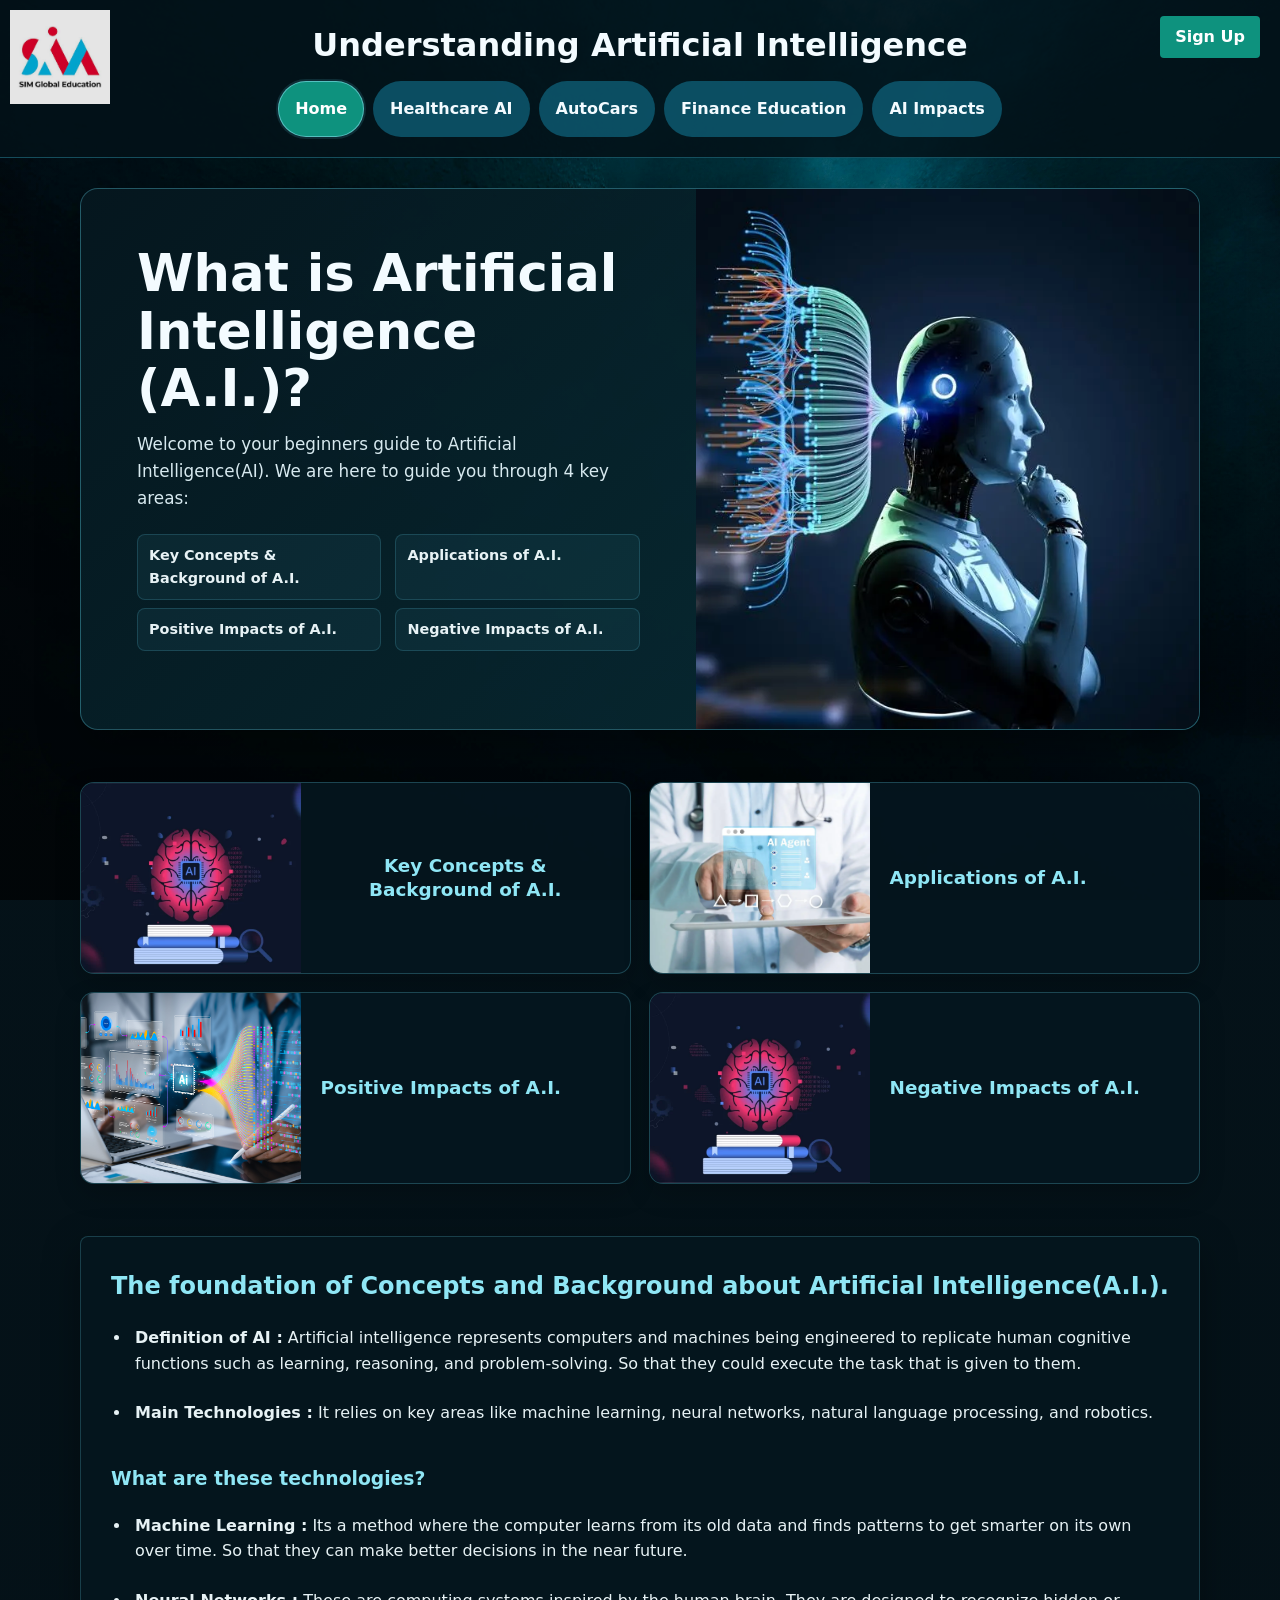
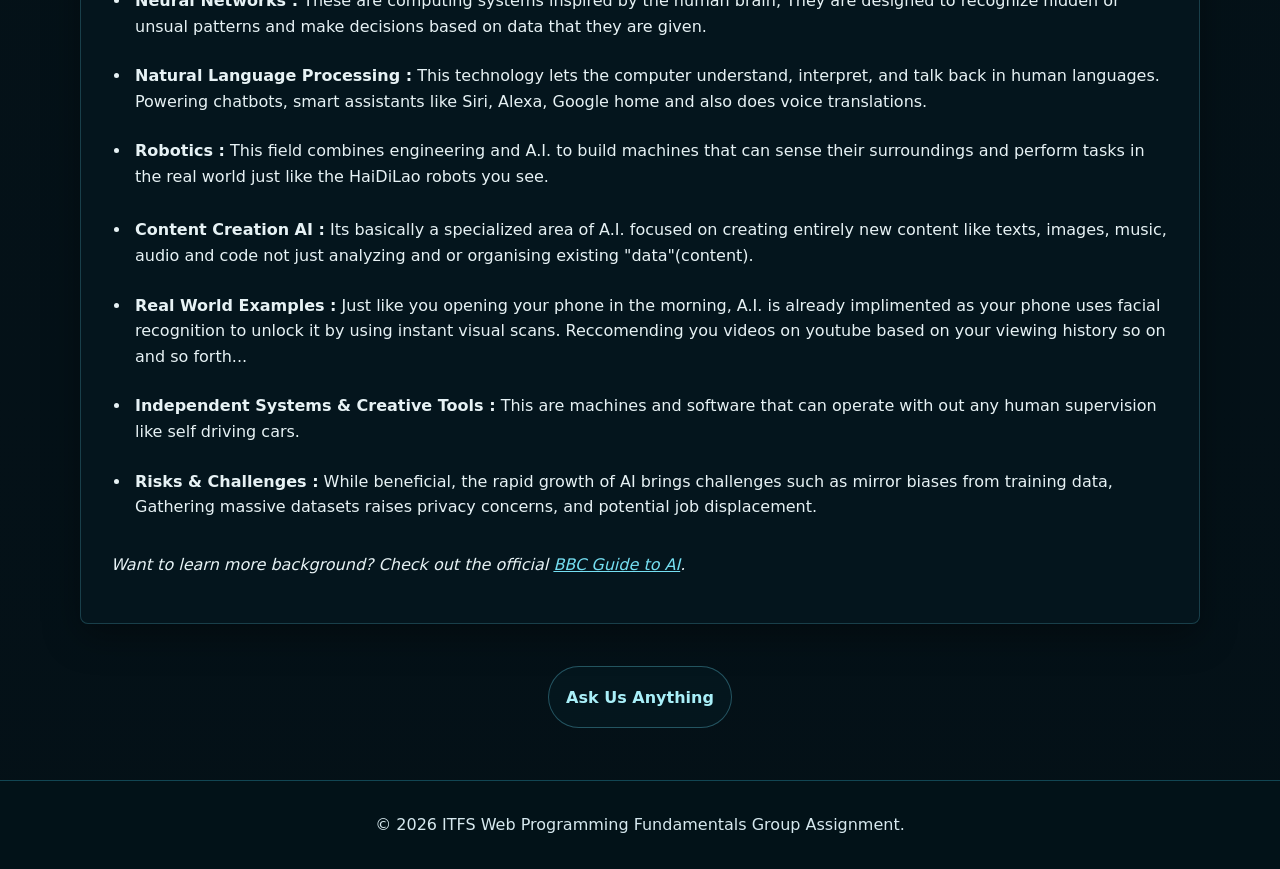
==== commit ef552a9e: "logo problem" ====
--- a/index.html
+++ b/index.html
@@ -10,7 +10,7 @@
     <header class="signup-header">
         <h1>Understanding Artificial Intelligence</h1>
          <a href="index.html" class="Logo-link">
-        <img src="logo.png" alt="My Website Logo">
+        <img src="Logo.png" alt="My Website Logo">
         </a>
         <a href="signup.html" class="signup-link">Sign Up</a>
         <nav class="site-navigation" aria-label="Main navigation">
